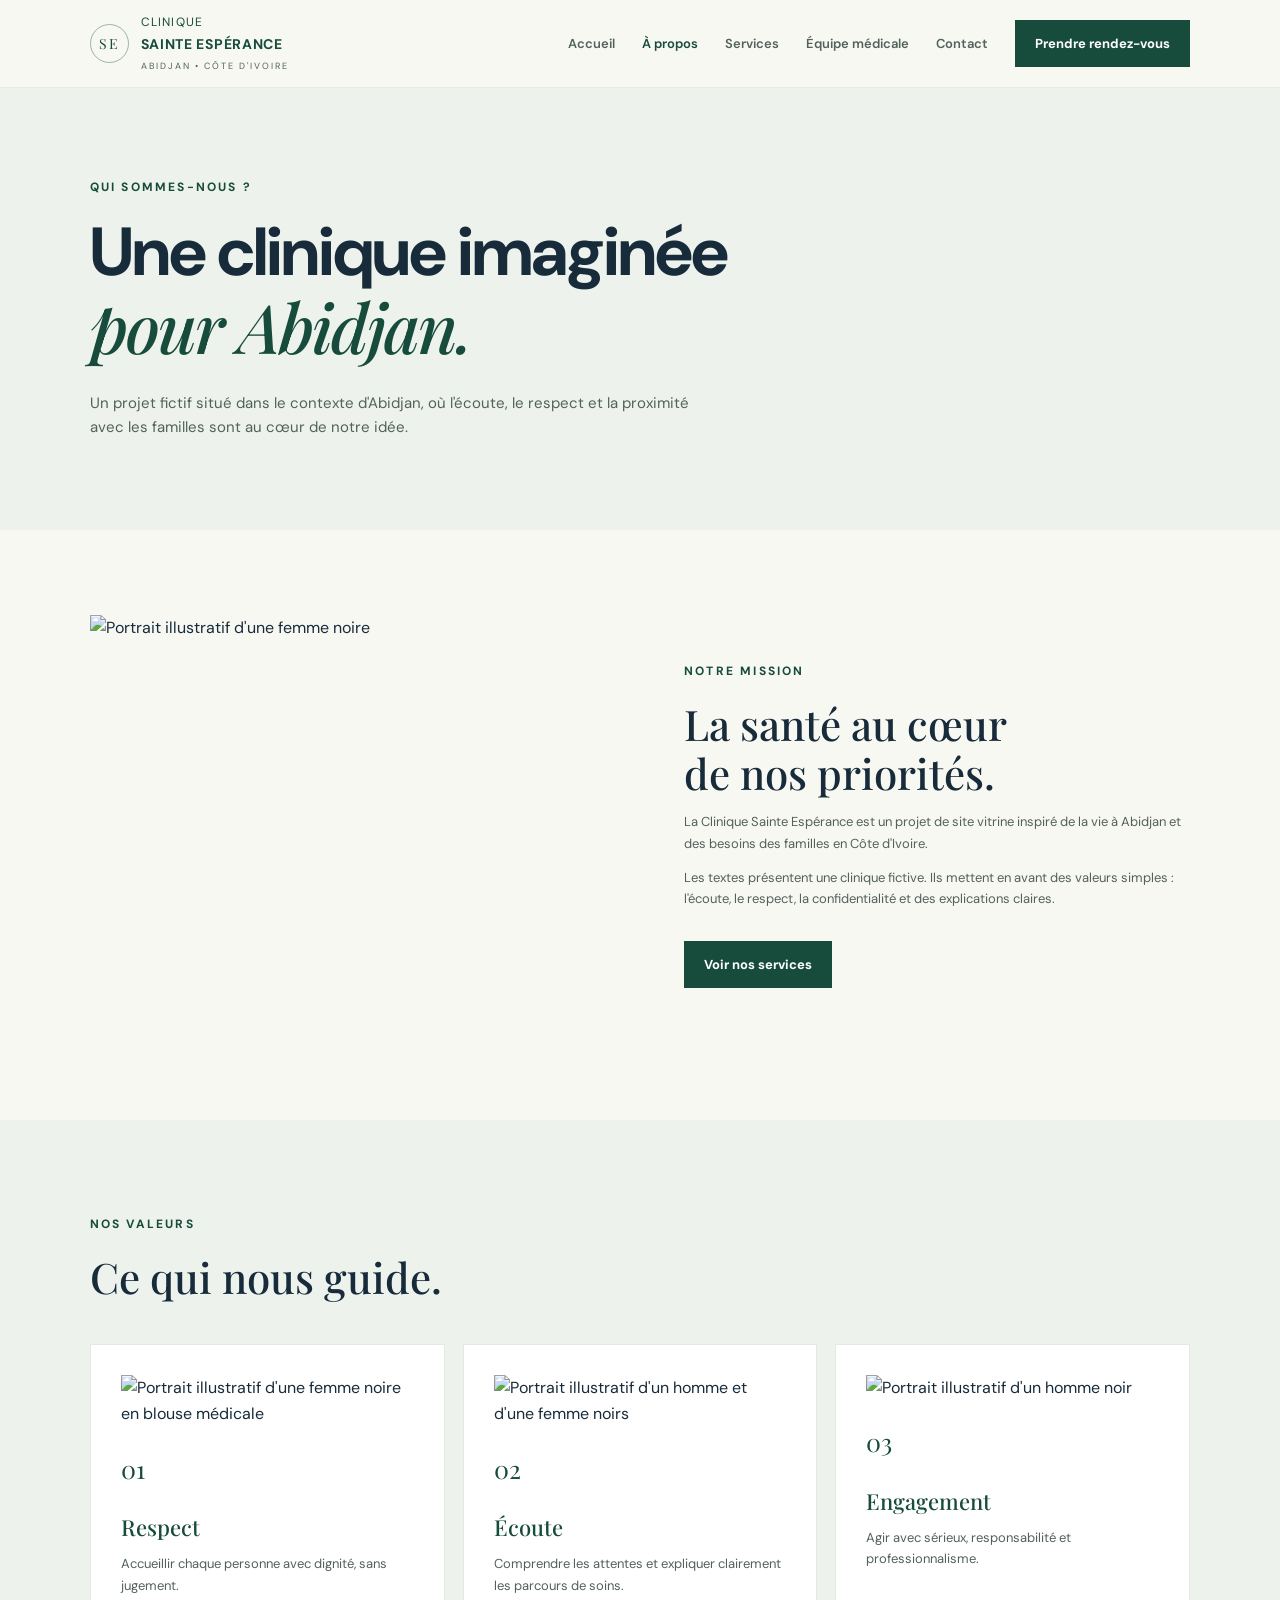
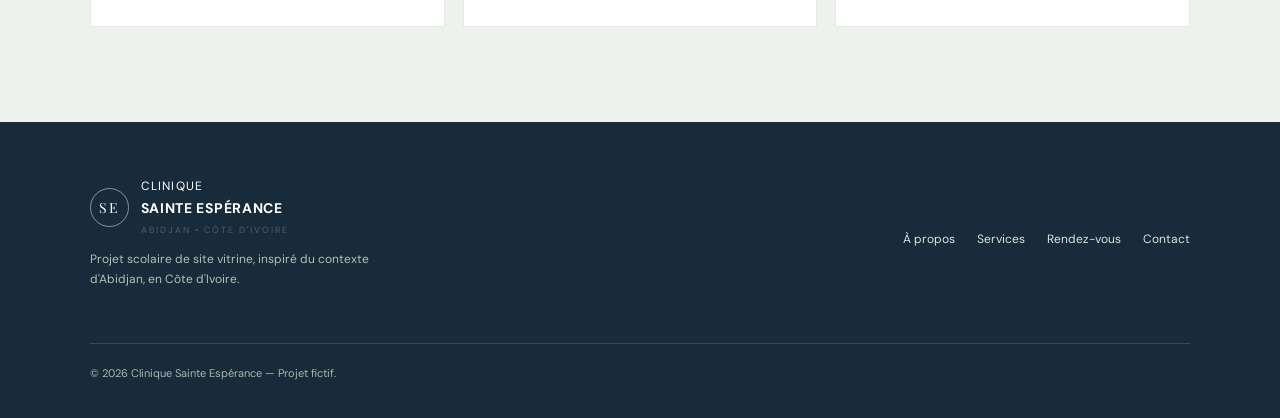
==== apropos.html @ 601ee5cc "Add files via upload" ====
<!DOCTYPE html>
<html lang="fr">

<head>
    <meta charset="UTF-8">
    <meta name="viewport" content="width=device-width, initial-scale=1.0">

    <meta name="description" content="Découvrez le projet fictif de la Clinique Sainte Espérance, inspiré du contexte d'Abidjan, en Côte d'Ivoire.">

    <title>À propos | Clinique Sainte Espérance, Abidjan</title>

    <link rel="icon" type="image/svg+xml" href="assets/favicon.svg">
    <link rel="preconnect" href="https://fonts.googleapis.com">
    <link rel="preconnect" href="https://fonts.gstatic.com" crossorigin>

    <link href="https://fonts.googleapis.com/css2?family=DM+Sans:wght@400;500;600;700&family=Playfair+Display:ital,wght@0,500;0,600;1,500;1,600&display=swap" rel="stylesheet">

    <link rel="stylesheet" href="css/style.css">
    <script src="js/script.js" defer></script>
</head>

<body>

    <header class="site-header">

        <a class="brand" href="index.html">
            <span class="brand-mark">SE</span>

            <span>
                CLINIQUE
                <strong>SAINTE ESPÉRANCE</strong>
                <small>ABIDJAN • CÔTE D'IVOIRE</small>
            </span>
        </a>

        <button class="menu-toggle" type="button" aria-label="Ouvrir le menu" aria-expanded="false">
            ☰
        </button>

        <nav class="main-nav">
            <a href="index.html">Accueil</a>
            <a href="apropos.html" aria-current="page">À propos</a>
            <a href="services.html">Services</a>
            <a href="equipe.html">Équipe médicale</a>
            <a href="contact.html">Contact</a>

            <a class="btn btn-primary nav-cta" href="rendez-vous.html">
                Prendre rendez-vous
            </a>
        </nav>

    </header>

    <main>

        <section class="page-hero">

            <span class="eyebrow">QUI SOMMES-NOUS ?</span>

            <h1>
                Une clinique imaginée
                <br>
                <em>pour Abidjan.</em>
            </h1>

            <p>
                Un projet fictif situé dans le contexte d'Abidjan, où l'écoute,
                le respect et la proximité avec les familles sont au cœur de notre idée.
            </p>

        </section>

        <section class="split-section">

            <img
                src="https://images.unsplash.com/photo-1713845784497-fe3d7ed176d8?auto=format&fit=crop&w=1000&q=85"
                alt="Portrait illustratif d'une femme noire"
                class="editorial-image"
            >

            <div>

                <span class="eyebrow">NOTRE MISSION</span>

                <h2>
                    La santé au cœur
                    <br>
                    de nos priorités.
                </h2>

                <p>
                    La Clinique Sainte Espérance est un projet de site vitrine
                    inspiré de la vie à Abidjan et des besoins des familles
                    en Côte d'Ivoire.
                </p>

                <p>
                    Les textes présentent une clinique fictive. Ils mettent
                    en avant des valeurs simples : l'écoute, le respect,
                    la confidentialité et des explications claires.
                </p>

                <a class="btn btn-primary" href="services.html">
                    Voir nos services
                </a>

            </div>

        </section>

        <section class="section soft">

            <div class="section-heading">

                <div>
                    <span class="eyebrow">NOS VALEURS</span>
                    <h2>Ce qui nous guide.</h2>
                </div>

            </div>

            <div class="feature-grid">

                <article class="feature-card">
                    <img
                        src="https://images.unsplash.com/photo-1678695972687-033fa0bdbac9?auto=format&fit=crop&w=800&q=80"
                        alt="Portrait illustratif d'une femme noire en blouse médicale"
                        style="width: 100%; height: 160px; object-fit: cover; margin-bottom: 20px;"
                    >
                    <span class="number">01</span>
                    <h3>Respect</h3>
                    <p>
                        Accueillir chaque personne avec dignité,
                        sans jugement.
                    </p>
                </article>

                <article class="feature-card">
                    <img
                        src="https://images.unsplash.com/photo-1669040302619-46d18315f7d3?auto=format&fit=crop&w=800&q=80"
                        alt="Portrait illustratif d'un homme et d'une femme noirs"
                        style="width: 100%; height: 160px; object-fit: cover; margin-bottom: 20px;"
                    >
                    <span class="number">02</span>
                    <h3>Écoute</h3>
                    <p>
                        Comprendre les attentes et expliquer clairement
                        les parcours de soins.
                    </p>
                </article>

                <article class="feature-card">
                    <img
                        src="https://images.unsplash.com/photo-1659093728055-45f8275166d9?auto=format&fit=crop&w=800&q=80"
                        alt="Portrait illustratif d'un homme noir"
                        style="width: 100%; height: 160px; object-fit: cover; margin-bottom: 20px;"
                    >
                    <span class="number">03</span>
                    <h3>Engagement</h3>
                    <p>
                        Agir avec sérieux, responsabilité
                        et professionnalisme.
                    </p>
                </article>

            </div>

        </section>

    </main>

    <footer class="site-footer">

        <div>

            <a class="brand brand-footer" href="index.html">
                <span class="brand-mark">SE</span>

                <span>
                    CLINIQUE
                    <strong>SAINTE ESPÉRANCE</strong>
                    <small>ABIDJAN • CÔTE D'IVOIRE</small>
                </span>
            </a>

            <p>
                Projet scolaire de site vitrine, inspiré du contexte
                d'Abidjan, en Côte d'Ivoire.
            </p>

        </div>

        <div class="footer-links">
            <a href="apropos.html">À propos</a>
            <a href="services.html">Services</a>
            <a href="rendez-vous.html">Rendez-vous</a>
            <a href="contact.html">Contact</a>
        </div>

        <p class="copyright">
            © 2026 Clinique Sainte Espérance — Projet fictif.
        </p>

    </footer>

</body>
</html>
---- css/style.css ----
:root {
    --green: #174c3c;
    --green2: #dce9e1;
    --navy: #172b3a;
    --cream: #f8f8f3;
    --white: #fff;
    --text: #53615b;
    --line: #e4e9e4;
    --serif: 'Playfair Display', Georgia, serif;
    --sans: 'DM Sans', Arial, sans-serif;
}

* {
    box-sizing: border-box;
}

html {
    scroll-behavior: smooth;
}

body {
    margin: 0;
    background: var(--cream);
    color: var(--navy);
    font-family: var(--sans);
    line-height: 1.65;
}

a {
    color: inherit;
    text-decoration: none;
}

:focus-visible {
    outline: 2px solid var(--cream);
    outline-offset: 2px;
    box-shadow: 0 0 0 4px var(--green);
}

.site-header {
    height: 88px;
    padding: 0 7%;
    display: flex;
    align-items: center;
    justify-content: space-between;
    background: var(--cream);
    border-bottom: 1px solid var(--line);
    position: relative;
    z-index: 10;
}

.brand {
    display: flex;
    align-items: center;
    gap: 12px;
    font-size: 12px;
    letter-spacing: 1.2px;
    color: var(--green);
}

.brand strong {
    display: block;
    font-size: 14px;
    letter-spacing: 0.7px;
}

.brand small {
    display: block;
    font-size: 9px;
    letter-spacing: 2px;
    color: var(--text);
    margin-top: 3px;
}

.brand-mark {
    width: 39px;
    height: 39px;
    border: 1px solid #9ab5a5;
    border-radius: 50%;
    display: grid;
    place-items: center;
    font-family: var(--serif);
    font-size: 14px;
    color: var(--green);
}

.main-nav {
    display: flex;
    align-items: center;
    gap: 27px;
    font-size: 13px;
    font-weight: 600;
}

.main-nav > a:not(.btn) {
    color: var(--text);
}

.main-nav > a:not(.btn)[aria-current="page"] {
    color: var(--green);
}

.btn {
    display: inline-flex;
    align-items: center;
    justify-content: center;
    padding: 13px 20px;
    font-size: 13px;
    font-weight: 700;
    border: 0;
    cursor: pointer;
    transition: 0.2s;
}

.btn-primary {
    background: var(--green);
    color: rgb(255, 255, 255);
}

.btn-primary:hover {
    background: var(--navy);
    transform: translateY(-2px);
}

.btn-light {
    background: var(--cream);
    color: var(--green);
}

.menu-toggle {
    display: none;
    background: none;
    border: 0;
    min-width: 44px;
    min-height: 44px;
    font-size: 25px;
    color: var(--green);
    cursor: pointer;
}

.hero {
    min-height: 590px;
    padding: 70px 7%;
    display: grid;
    grid-template-columns: 1fr 1.03fr;
    gap: 6%;
    align-items: center;
}

.hero-copy {
    max-width: 520px;
}

.eyebrow {
    display: block;
    color: var(--green);
    font-size: 12px;
    font-weight: 700;
    letter-spacing: 2.2px;
    margin-bottom: 18px;
}

.hero h1,
.page-hero h1 {
    font-size: clamp(48px, 6vw, 76px);
    line-height: 1.08;
    letter-spacing: -2px;
    margin: 0 0 22px;
    color: var(--navy);
}

h1 em,
h2 em {
    font-family: var(--serif);
    font-weight: 500;
    color: var(--green);
}

.hero-copy > p,
.page-hero > p {
    max-width: 490px;
    color: var(--text);
    font-size: 15px;
}

.actions {
    display: flex;
    align-items: center;
    gap: 24px;
    margin-top: 30px;
}

.text-link {
    font-size: 13px;
    font-weight: 700;
    color: var(--green);
}

.hero-note {
    margin-top: 50px;
    color: var(--text);
    font-size: 12px;
}

.status-dot {
    display: inline-block;
    width: 7px;
    height: 7px;
    border-radius: 50%;
    background: #76a78b;
    margin-right: 9px;
}

.hero-image {
    height: 455px;
    position: relative;
    overflow: hidden;
    background-color: var(--green2);
}

.hero-image::after {
    content: "";
    position: absolute;
    inset: 0;
    background: linear-gradient(0deg, rgba(15, 43, 33, 0.24), transparent 55%);
    pointer-events: none;
}

.hero-photo {
    position: absolute;
    inset: 0;
    width: 100%;
    height: 100%;
    object-fit: cover;
}

.image-caption {
    position: absolute;
    bottom: 22px;
    left: 22px;
    z-index: 1;
    background: white;
    padding: 15px 20px;
    font-size: 12px;
    color: var(--text);
}

.image-caption strong {
    color: var(--green);
    font-family: var(--serif);
    font-size: 18px;
}

.trust-strip {
    padding: 25px 7%;
    background: #edf2ed;
    display: grid;
    grid-template-columns: repeat(3, 1fr);
    gap: 20px;
}

.trust-strip div {
    padding-left: 20px;
    border-left: 1px solid #cbd8ce;
}

.trust-strip strong,
.trust-strip span {
    display: block;
}

.trust-strip strong {
    font-size: 13px;
    color: var(--green);
}

.trust-strip span {
    font-size: 12px;
    color: var(--text);
    margin-top: 3px;
}

.section {
    padding: 95px 7%;
}

.section-heading {
    display: flex;
    justify-content: space-between;
    align-items: end;
    gap: 40px;
    margin-bottom: 42px;
}

.section-heading h2,
.split-section h2,
.form-aside h2 {
    font-family: var(--serif);
    font-size: 42px;
    line-height: 1.17;
    font-weight: 500;
    margin: 0;
    color: var(--navy);
}

.section-heading > p {
    max-width: 400px;
    color: var(--text);
    font-size: 13px;
}

.feature-grid {
    display: grid;
    grid-template-columns: repeat(3, 1fr);
    gap: 18px;
}

.feature-card,
.service-card,
.contact-card {
    background: white;
    padding: 30px;
    border: 1px solid var(--line);
}

.number {
    font-family: var(--serif);
    font-size: 25px;
    color: var(--green);
}

.feature-card h3,
.service-card h3,
.team-info h3,
.contact-card h3 {
    font-family: var(--serif);
    font-size: 22px;
    font-weight: 500;
    margin: 20px 0 8px;
    color: var(--green);
}

.feature-card p,
.service-card p,
.contact-card p {
    font-size: 13px;
    color: var(--text);
    margin: 0;
}

.cta-band {
    padding: 55px 7%;
    background: var(--green);
    color: white;
    display: flex;
    justify-content: space-between;
    align-items: center;
}

.cta-band .eyebrow {
    color: #b8d0c0;
}

.cta-band h2 {
    font: 500 38px/1.2 var(--serif);
    margin: 0;
}

.page-hero {
    padding: 90px 7% 75px;
    background: #edf2ed;
}

.page-hero h1 {
    font-size: clamp(46px, 6vw, 68px);
}

.page-hero > p {
    max-width: 600px;
}

.split-section {
    padding: 85px 7%;
    display: grid;
    grid-template-columns: 1fr 1fr;
    gap: 8%;
    align-items: center;
}

.editorial-image {
    display: block;
    width: 100%;
    height: 420px;
    object-fit: cover;
}

.split-section p {
    font-size: 13px;
    color: var(--text);
    max-width: 500px;
}

.split-section .btn {
    margin-top: 18px;
}

.soft {
    background: #edf2ed;
}

.service-grid {
    display: grid;
    grid-template-columns: repeat(3, 1fr);
    gap: 16px;
}

.service-card {
    min-height: 220px;
}

.service-image {
    width: 100%;
    height: 220px;
    object-fit: cover;
    display: block;
}

.service-index {
    font-size: 10px;
    letter-spacing: 1.7px;
    color: var(--green);
    font-weight: 700;
}

.service-card h3 {
    margin-top: 35px;
}

.notice {
    font-size: 12px;
    color: var(--text);
    margin-top: 25px;
    padding: 14px 18px;
    background: #edf2ed;
    border-left: 3px solid #8aa995;
}

.team-grid {
    display: grid;
    grid-template-columns: repeat(3, 1fr);
    gap: 20px;
}

.team-card {
    background: white;
    border: 1px solid var(--line);
}

.team-photo {
    width: 100%;
    height: 270px;
    object-fit: cover;
    display: block;
}

.team-info {
    padding: 22px;
}

.team-info h3 {
    margin: 10px 0 0;
}

.team-info p {
    font-size: 13px;
    color: var(--text);
    margin: 3px 0;
}

.form-layout {
    display: grid;
    grid-template-columns: 0.8fr 1.2fr;
    gap: 8%;
    align-items: start;
}

.form-aside p {
    font-size: 13px;
    color: var(--text);
}

.contact-mini {
    margin-top: 35px;
    padding: 20px;
    background: #edf2ed;
    font-size: 12px;
}

.contact-mini strong,
.contact-mini span {
    display: block;
}

.contact-mini span {
    color: var(--text);
    margin-top: 6px;
}

.appointment-form {
    background: white;
    padding: 35px;
    border: 1px solid var(--line);
    display: grid;
    grid-template-columns: 1fr 1fr;
    gap: 18px;
}

.appointment-form label {
    font-size: 12px;
    font-weight: 700;
    color: var(--green);
}

.appointment-form input,
.appointment-form select,
.appointment-form textarea {
    width: 100%;
    margin-top: 7px;
    padding: 13px;
    border: 1px solid var(--line);
    background: #fbfcfa;
    font: 13px var(--sans);
    color: var(--navy);
}

.appointment-form label:nth-last-of-type(1) {
    grid-column: 1 / -1;
}

.appointment-form button,
.form-message {
    grid-column: 1 / -1;
}

.form-message {
    font-size: 12px;
    color: var(--green);
}

.contact-grid {
    display: grid;
    grid-template-columns: repeat(3, 1fr);
    gap: 18px;
}

.contact-grid .section-heading {
    grid-column: 1 / -1;
    margin-bottom: 0;
}

.contact-card h3 {
    font-size: 20px;
    overflow-wrap: anywhere;
}

.map-placeholder {
    height: 260px;
    background: #dfe9e1;
    display: flex;
    flex-direction: column;
    align-items: center;
    justify-content: center;
    color: var(--green);
    font-family: var(--serif);
    font-size: 25px;
}

.map-placeholder small {
    font: 11px var(--sans);
    color: #718077;
    margin-top: 8px;
}

.map-container {
    width: 100%;
    overflow: hidden;
}

.map-container iframe {
    display: block;
    width: 100%;
    border: 0;
}

.social-links {
    display: flex;
    flex-wrap: wrap;
    gap: 20px;
}

.social-links a {
    display: flex;
    align-items: center;
    gap: 12px;
    padding: 18px 24px;
    color: var(--green);
    background: var(--green2);
    transition: 0.3s;
}

.social-links a:hover {
    background: var(--green);
    color: white;
}

.social-links i {
    font-size: 22px;
}

.site-footer {
    padding: 55px 7% 25px;
    background: var(--navy);
    color: #dbe4df;
    display: grid;
    grid-template-columns: 1fr 1fr;
    gap: 30px;
}

.brand-footer {
    color: white;
}

.brand-footer .brand-mark {
    color: white;
    border-color: #82978b;
}

.site-footer > div > p {
    font-size: 12px;
    color: #b3c0b9;
    max-width: 320px;
}

.footer-links {
    display: flex;
    justify-content: flex-end;
    gap: 22px;
    align-items: center;
    font-size: 12px;
}

.copyright {
    grid-column: 1 / -1;
    border-top: 1px solid #3a4b56;
    padding-top: 20px;
    color: #aab8b0;
    font-size: 11px;
}

@media (max-width: 900px) {
    .site-header {
        padding: 0 5%;
    }

    .main-nav {
        gap: 13px;
        font-size: 11px;
    }

    .hero {
        padding: 55px 5%;
        gap: 4%;
    }

    .section,
    .split-section {
        padding: 70px 5%;
    }

    .page-hero {
        padding: 70px 5%;
    }

    .hero-image {
        height: 390px;
    }
}

@media (max-width: 700px) {
    .site-header {
        height: 74px;
    }

    .menu-toggle {
        display: block;
    }

    .main-nav {
        display: none;
        position: absolute;
        top: 74px;
        left: 0;
        right: 0;
        background: var(--cream);
        padding: 20px 6%;
        flex-direction: column;
        align-items: stretch;
        border-bottom: 1px solid var(--line);
    }

    .main-nav.open {
        display: flex;
    }

    .main-nav a {
        padding: 8px;
    }

    .nav-cta {
        text-align: center;
    }

    .hero {
        grid-template-columns: 1fr;
        padding: 55px 6%;
        gap: 30px;
    }

    .hero h1 {
        font-size: 53px;
    }

    .hero-image {
        height: 330px;
    }

    .trust-strip {
        grid-template-columns: 1fr;
        padding: 22px 6%;
        gap: 14px;
    }

    .trust-strip div {
        padding: 0 0 0 14px;
    }

    .section,
    .split-section {
        padding: 60px 6%;
    }

    .section-heading {
        display: block;
    }

    .section-heading h2,
    .split-section h2,
    .form-aside h2 {
        font-size: 35px;
    }

    .feature-grid,
    .service-grid,
    .team-grid,
    .contact-grid {
        grid-template-columns: 1fr;
    }

    .feature-card {
        padding: 25px;
    }

    .cta-band {
        padding: 40px 6%;
        display: block;
    }

    .cta-band h2 {
        font-size: 32px;
    }

    .cta-band .btn {
        margin-top: 25px;
    }

    .page-hero {
        padding: 60px 6%;
    }

    .page-hero h1 {
        font-size: 48px;
    }

    .split-section {
        grid-template-columns: 1fr;
        gap: 30px;
    }

    .editorial-image {
        height: 300px;
    }

    .form-layout {
        grid-template-columns: 1fr;
        gap: 30px;
    }

    .appointment-form {
        padding: 22px;
        grid-template-columns: 1fr;
    }

    .appointment-form label:nth-last-of-type(1) {
        grid-column: auto;
    }

    .appointment-form button,
    .form-message {
        grid-column: auto;
    }

    .site-footer {
        grid-template-columns: 1fr;
        padding: 45px 6%;
    }

    .footer-links {
        justify-content: flex-start;
        flex-wrap: wrap;
    }

    .copyright {
        grid-column: auto;
    }
}
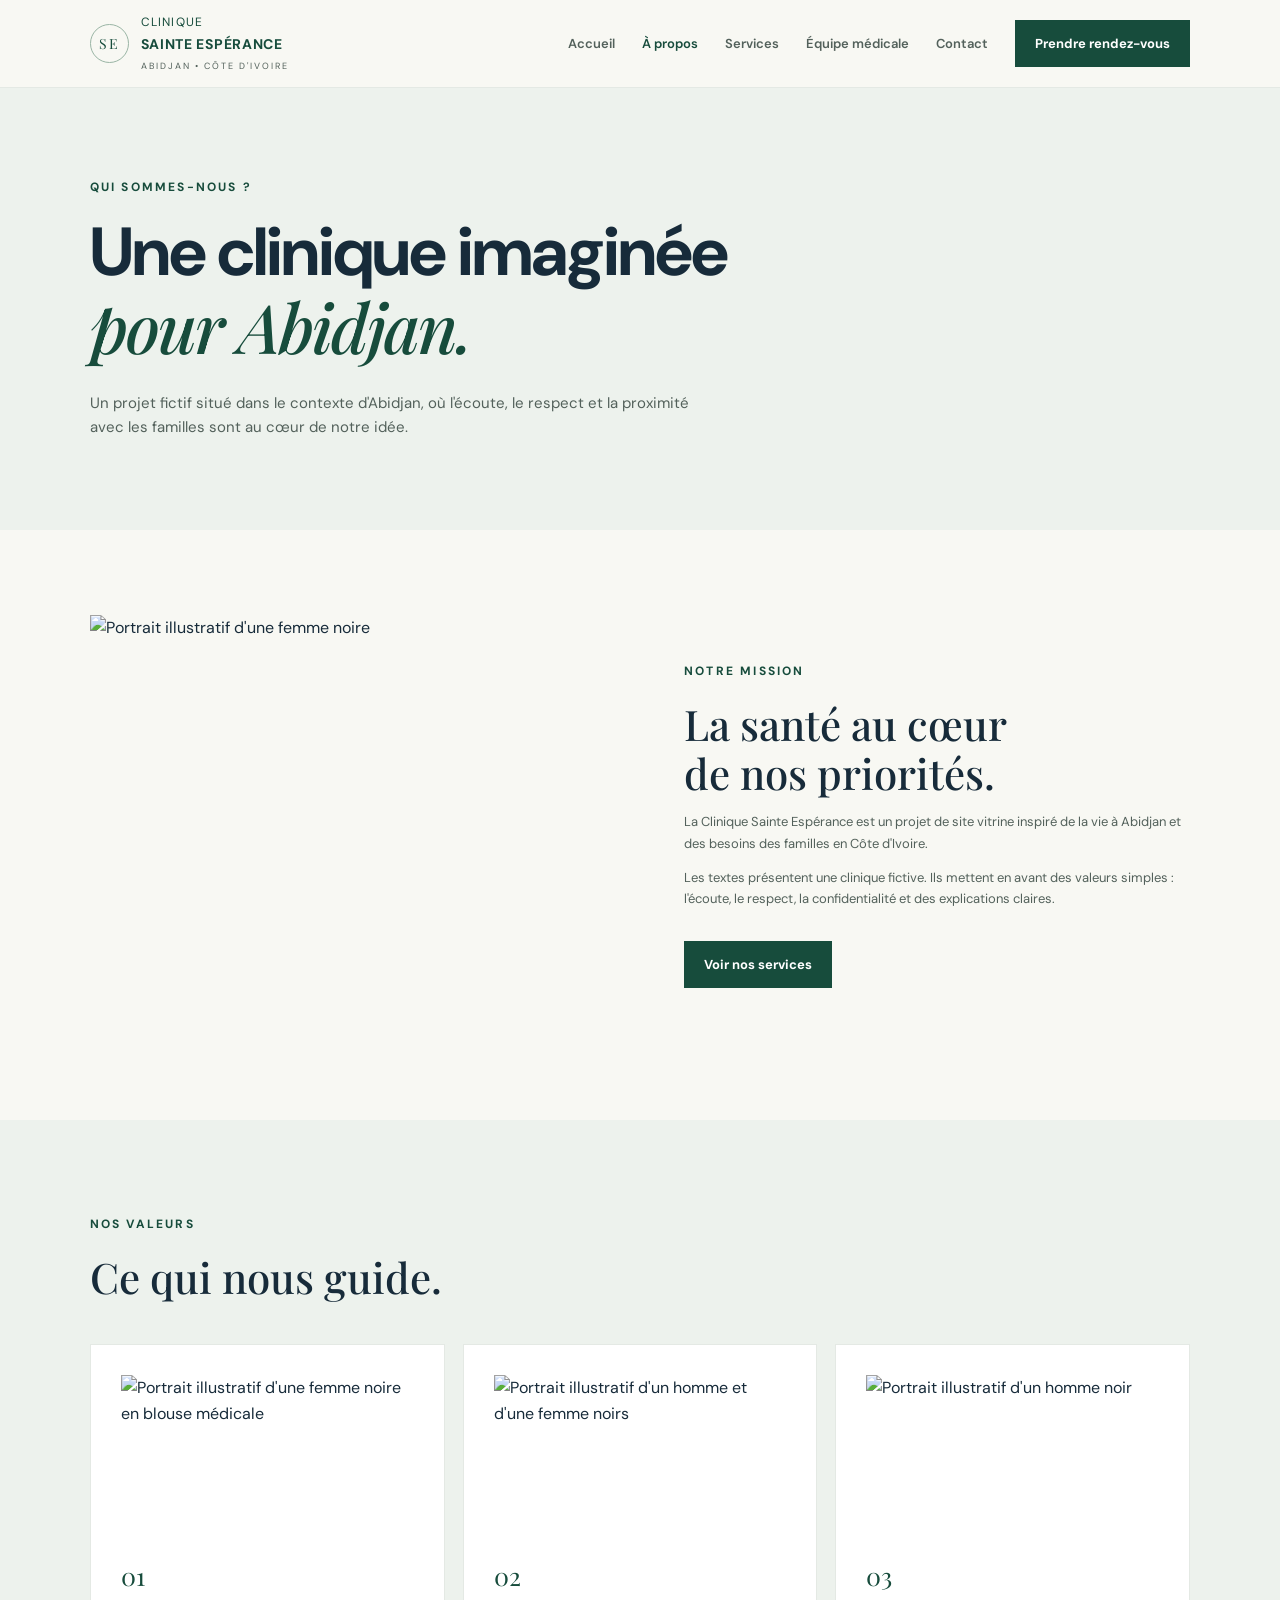
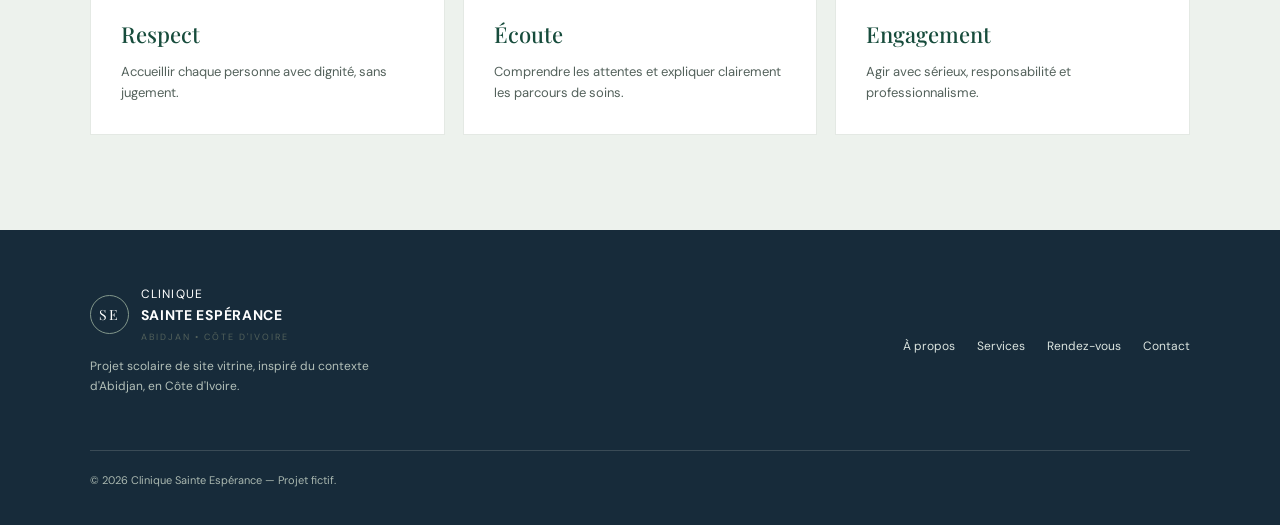
==== commit d4a3c204: "Add files via upload" ====
--- a/apropos.html
+++ b/apropos.html
@@ -125,7 +125,7 @@
                     <img
                         src="https://images.unsplash.com/photo-1678695972687-033fa0bdbac9?auto=format&fit=crop&w=800&q=80"
                         alt="Portrait illustratif d'une femme noire en blouse médicale"
-                        style="width: 100%; height: 160px; object-fit: cover; margin-bottom: 20px;"
+                        class="feature-image"
                     >
                     <span class="number">01</span>
                     <h3>Respect</h3>
@@ -139,7 +139,7 @@
                     <img
                         src="https://images.unsplash.com/photo-1669040302619-46d18315f7d3?auto=format&fit=crop&w=800&q=80"
                         alt="Portrait illustratif d'un homme et d'une femme noirs"
-                        style="width: 100%; height: 160px; object-fit: cover; margin-bottom: 20px;"
+                        class="feature-image"
                     >
                     <span class="number">02</span>
                     <h3>Écoute</h3>
@@ -153,7 +153,7 @@
                     <img
                         src="https://images.unsplash.com/photo-1659093728055-45f8275166d9?auto=format&fit=crop&w=800&q=80"
                         alt="Portrait illustratif d'un homme noir"
-                        style="width: 100%; height: 160px; object-fit: cover; margin-bottom: 20px;"
+                        class="feature-image"
                     >
                     <span class="number">03</span>
                     <h3>Engagement</h3>
--- a/css/style.css
+++ b/css/style.css
@@ -321,6 +321,14 @@
     background: white;
     padding: 30px;
     border: 1px solid var(--line);
+}
+
+.feature-image {
+    display: block;
+    width: 100%;
+    height: 160px;
+    margin-bottom: 20px;
+    object-fit: cover;
 }
 
 .number {
@@ -734,6 +742,28 @@
         height: 330px;
     }
 
+    .hero-photo,
+    .editorial-image,
+    .service-image,
+    .team-photo {
+        object-fit: contain;
+    }
+
+    .hero-photo,
+    .service-image,
+    .team-photo {
+        background-color: var(--green2);
+    }
+
+    .editorial-image {
+        background-color: var(--green2);
+    }
+
+    .feature-image {
+        height: auto;
+        object-fit: contain;
+    }
+
     .trust-strip {
         grid-template-columns: 1fr;
         padding: 22px 6%;
